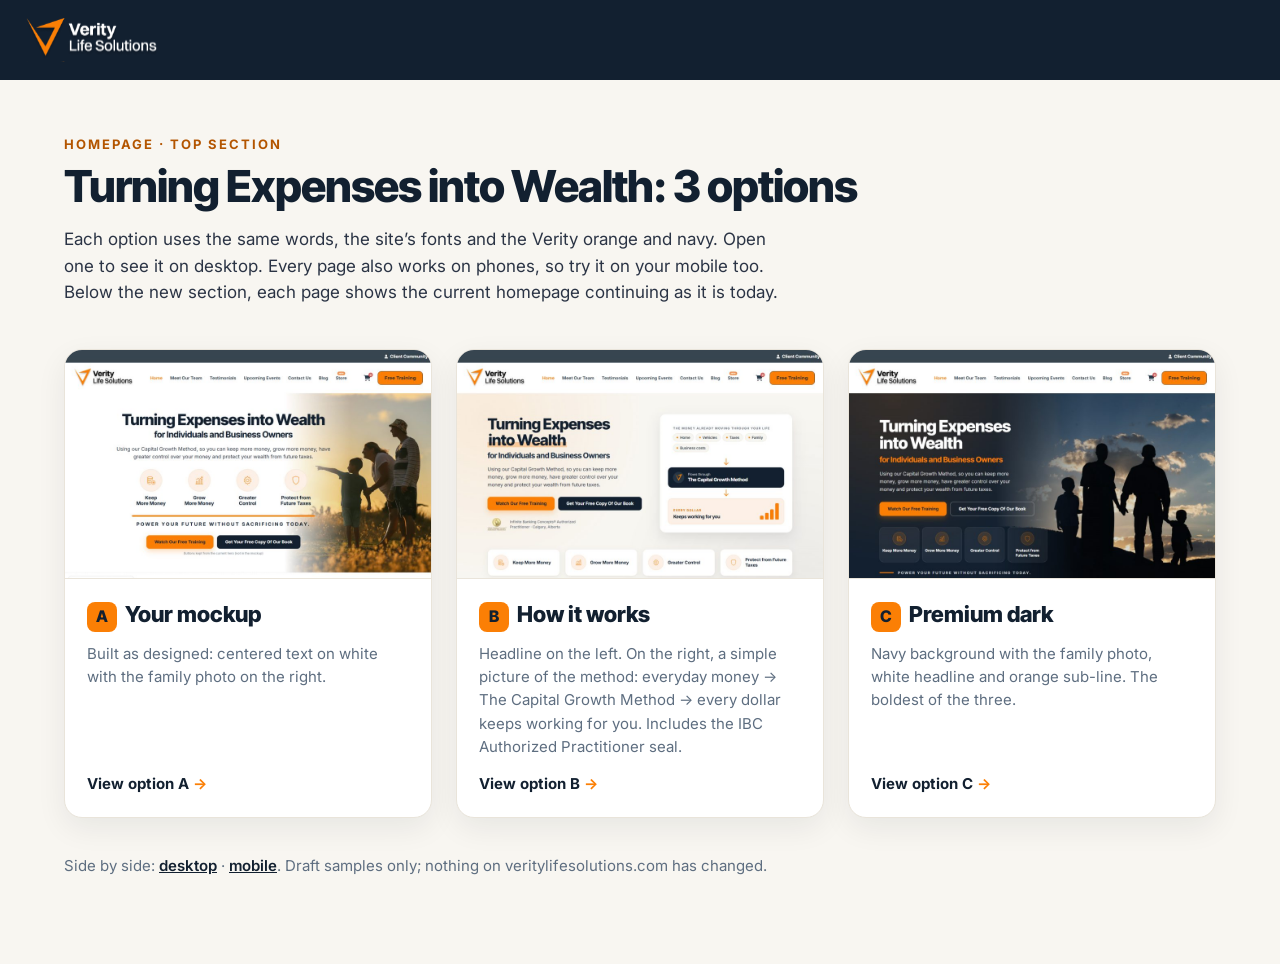
==== index.html @ 1f6054a3 "Add homepage hero options A, B and C Three static samples of the new "Turning Expenses into Wealth" " ====
<!doctype html>
<html lang="en-US">
<head>
<meta charset="utf-8">
<meta name="viewport" content="width=device-width, initial-scale=1">
<meta name="robots" content="noindex, nofollow">
<title>Homepage hero options | Verity Life Solutions</title>
<link rel="preconnect" href="https://fonts.googleapis.com">
<link rel="preconnect" href="https://fonts.gstatic.com" crossorigin>
<link href="https://fonts.googleapis.com/css2?family=Inter+Tight:wght@700;800&family=Inter:wght@400;500;600;700&display=swap" rel="stylesheet">
<style>
  :root { --orange: #FB7F05; --orange-text: #B35500; --navy: #122030; --text: #2B3445; --muted: #5E6E80; --cream: #F8F6F1; --line: #E9E4DA; }
  * { box-sizing: border-box; }
  body { margin: 0; background: var(--cream); color: var(--text); font: 400 17px/1.55 "Inter", system-ui, sans-serif; -webkit-font-smoothing: antialiased; }
  .top { background: var(--navy); padding: 18px 24px; }
  .top img { height: 44px; width: auto; display: block; }
  main { max-width: 1200px; margin: 0 auto; padding: 56px 24px 72px; }
  .eyebrow { margin: 0 0 10px; font: 700 13px "Inter", sans-serif; letter-spacing: 2px; text-transform: uppercase; color: var(--orange-text); }
  h1 { margin: 0; color: var(--navy); font: 800 44px/1.1 "Inter Tight", sans-serif; letter-spacing: -1px; }
  .intro { max-width: 720px; margin: 16px 0 0; color: var(--text); }
  .cards { margin-top: 44px; display: grid; grid-template-columns: repeat(3, 1fr); gap: 24px; }
  .card { background: #fff; border: 1px solid var(--line); border-radius: 18px; overflow: hidden; display: flex; flex-direction: column; text-decoration: none; color: inherit; box-shadow: 0 10px 30px rgba(18, 32, 48, .07); transition: transform .2s ease, box-shadow .2s ease; }
  .card:hover { transform: translateY(-4px); box-shadow: 0 16px 40px rgba(18, 32, 48, .13); }
  .card img { width: 100%; height: auto; aspect-ratio: 16 / 10; object-fit: cover; object-position: top; display: block; border-bottom: 1px solid var(--line); }
  .card .body { padding: 22px 22px 24px; display: flex; flex-direction: column; gap: 10px; flex: 1; }
  .card h2 { margin: 0; font: 800 22px/1.2 "Inter Tight", sans-serif; color: var(--navy); }
  .card h2 span { display: inline-grid; place-items: center; width: 30px; height: 30px; border-radius: 8px; background: var(--orange); color: var(--navy); font-size: 16px; margin-right: 8px; }
  .card p { margin: 0; font-size: 15px; color: var(--muted); flex: 1; }
  .card .go { margin-top: 6px; font: 700 15px "Inter", sans-serif; color: var(--navy); }
  .card .go::after { content: " →"; color: var(--orange); }
  .extra { margin-top: 36px; font-size: 15px; color: var(--muted); }
  .extra a { color: var(--navy); font-weight: 600; }
  @media (max-width: 900px) { .cards { grid-template-columns: 1fr; } h1 { font-size: 34px; } main { padding: 40px 20px 56px; } }
</style>
</head>
<body>
<div class="top"><img src="assets/logo-white.svg" alt="Verity Life Solutions" width="166" height="54"></div>
<main>
  <p class="eyebrow">Homepage · top section</p>
  <h1>Turning Expenses into Wealth: 3 options</h1>
  <p class="intro">Each option uses the same words, the site’s fonts and the Verity orange and navy. Open one to see it on desktop. Every page also works on phones, so try it on your mobile too. Below the new section, each page shows the current homepage continuing as it is today.</p>

  <div class="cards">
    <a class="card" href="variant-a.html">
      <img src="preview/thumb-a.jpg" alt="Option A preview" width="900" height="562">
      <div class="body">
        <h2><span>A</span>Your mockup</h2>
        <p>Built as designed: centered text on white with the family photo on the right.</p>
        <span class="go">View option A</span>
      </div>
    </a>
    <a class="card" href="variant-b.html">
      <img src="preview/thumb-b.jpg" alt="Option B preview" width="900" height="562">
      <div class="body">
        <h2><span>B</span>How it works</h2>
        <p>Headline on the left. On the right, a simple picture of the method: everyday money → The Capital Growth Method → every dollar keeps working for you. Includes the IBC Authorized Practitioner seal.</p>
        <span class="go">View option B</span>
      </div>
    </a>
    <a class="card" href="variant-c.html">
      <img src="preview/thumb-c.jpg" alt="Option C preview" width="900" height="562">
      <div class="body">
        <h2><span>C</span>Premium dark</h2>
        <p>Navy background with the family photo, white headline and orange sub-line. The boldest of the three.</p>
        <span class="go">View option C</span>
      </div>
    </a>
  </div>

  <p class="extra">Side by side: <a href="preview/compare-desktop.jpg">desktop</a> · <a href="preview/compare-mobile.jpg">mobile</a>. Draft samples only; nothing on veritylifesolutions.com has changed.</p>
</main>
</body>
</html>
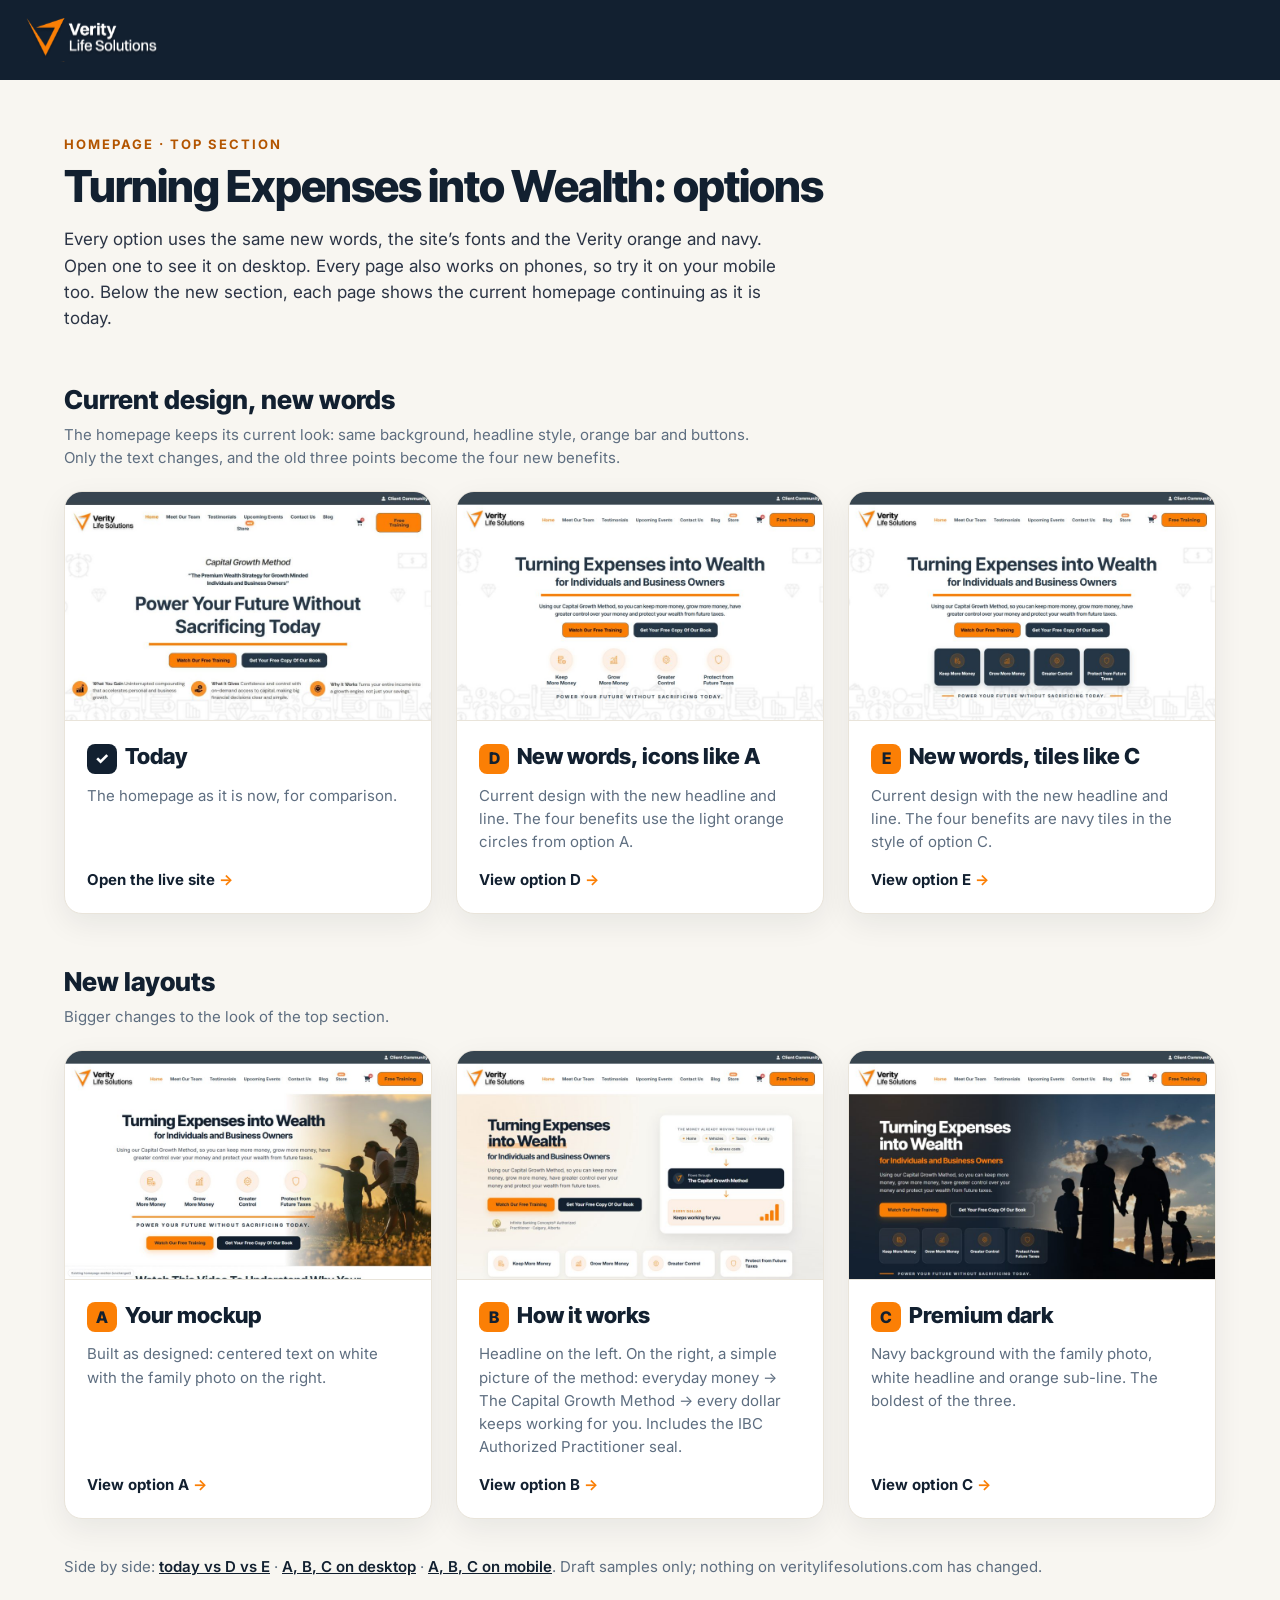
==== commit 975fa1a1: "Add options D and E: current hero design with the new words Following Hammad's direction to keep tod" ====
--- a/index.html
+++ b/index.html
@@ -18,7 +18,10 @@
   .eyebrow { margin: 0 0 10px; font: 700 13px "Inter", sans-serif; letter-spacing: 2px; text-transform: uppercase; color: var(--orange-text); }
   h1 { margin: 0; color: var(--navy); font: 800 44px/1.1 "Inter Tight", sans-serif; letter-spacing: -1px; }
   .intro { max-width: 720px; margin: 16px 0 0; color: var(--text); }
-  .cards { margin-top: 44px; display: grid; grid-template-columns: repeat(3, 1fr); gap: 24px; }
+  .group { margin: 52px 0 0; font: 800 26px/1.2 "Inter Tight", sans-serif; color: var(--navy); }
+  .group-note { margin: 8px 0 0; font-size: 15px; color: var(--muted); max-width: 720px; }
+  .card h2 span.today { background: var(--navy); color: #fff; }
+  .cards { margin-top: 22px; display: grid; grid-template-columns: repeat(3, 1fr); gap: 24px; }
   .card { background: #fff; border: 1px solid var(--line); border-radius: 18px; overflow: hidden; display: flex; flex-direction: column; text-decoration: none; color: inherit; box-shadow: 0 10px 30px rgba(18, 32, 48, .07); transition: transform .2s ease, box-shadow .2s ease; }
   .card:hover { transform: translateY(-4px); box-shadow: 0 16px 40px rgba(18, 32, 48, .13); }
   .card img { width: 100%; height: auto; aspect-ratio: 16 / 10; object-fit: cover; object-position: top; display: block; border-bottom: 1px solid var(--line); }
@@ -37,9 +40,40 @@
 <div class="top"><img src="assets/logo-white.svg" alt="Verity Life Solutions" width="166" height="54"></div>
 <main>
   <p class="eyebrow">Homepage · top section</p>
-  <h1>Turning Expenses into Wealth: 3 options</h1>
-  <p class="intro">Each option uses the same words, the site’s fonts and the Verity orange and navy. Open one to see it on desktop. Every page also works on phones, so try it on your mobile too. Below the new section, each page shows the current homepage continuing as it is today.</p>
+  <h1>Turning Expenses into Wealth: options</h1>
+  <p class="intro">Every option uses the same new words, the site’s fonts and the Verity orange and navy. Open one to see it on desktop. Every page also works on phones, so try it on your mobile too. Below the new section, each page shows the current homepage continuing as it is today.</p>
 
+  <h2 class="group">Current design, new words</h2>
+  <p class="group-note">The homepage keeps its current look: same background, headline style, orange bar and buttons. Only the text changes, and the old three points become the four new benefits.</p>
+  <div class="cards">
+    <a class="card" href="https://www.veritylifesolutions.com/">
+      <img src="preview/thumb-live.jpg" alt="Current homepage preview" width="900" height="562">
+      <div class="body">
+        <h2><span class="today">✓</span>Today</h2>
+        <p>The homepage as it is now, for comparison.</p>
+        <span class="go">Open the live site</span>
+      </div>
+    </a>
+    <a class="card" href="variant-d.html">
+      <img src="preview/thumb-d.jpg" alt="Option D preview" width="900" height="562">
+      <div class="body">
+        <h2><span>D</span>New words, icons like A</h2>
+        <p>Current design with the new headline and line. The four benefits use the light orange circles from option A.</p>
+        <span class="go">View option D</span>
+      </div>
+    </a>
+    <a class="card" href="variant-e.html">
+      <img src="preview/thumb-e.jpg" alt="Option E preview" width="900" height="562">
+      <div class="body">
+        <h2><span>E</span>New words, tiles like C</h2>
+        <p>Current design with the new headline and line. The four benefits are navy tiles in the style of option C.</p>
+        <span class="go">View option E</span>
+      </div>
+    </a>
+  </div>
+
+  <h2 class="group">New layouts</h2>
+  <p class="group-note">Bigger changes to the look of the top section.</p>
   <div class="cards">
     <a class="card" href="variant-a.html">
       <img src="preview/thumb-a.jpg" alt="Option A preview" width="900" height="562">
@@ -67,7 +101,7 @@
     </a>
   </div>
 
-  <p class="extra">Side by side: <a href="preview/compare-desktop.jpg">desktop</a> · <a href="preview/compare-mobile.jpg">mobile</a>. Draft samples only; nothing on veritylifesolutions.com has changed.</p>
+  <p class="extra">Side by side: <a href="preview/compare-current-design.jpg">today vs D vs E</a> · <a href="preview/compare-desktop.jpg">A, B, C on desktop</a> · <a href="preview/compare-mobile.jpg">A, B, C on mobile</a>. Draft samples only; nothing on veritylifesolutions.com has changed.</p>
 </main>
 </body>
 </html>
